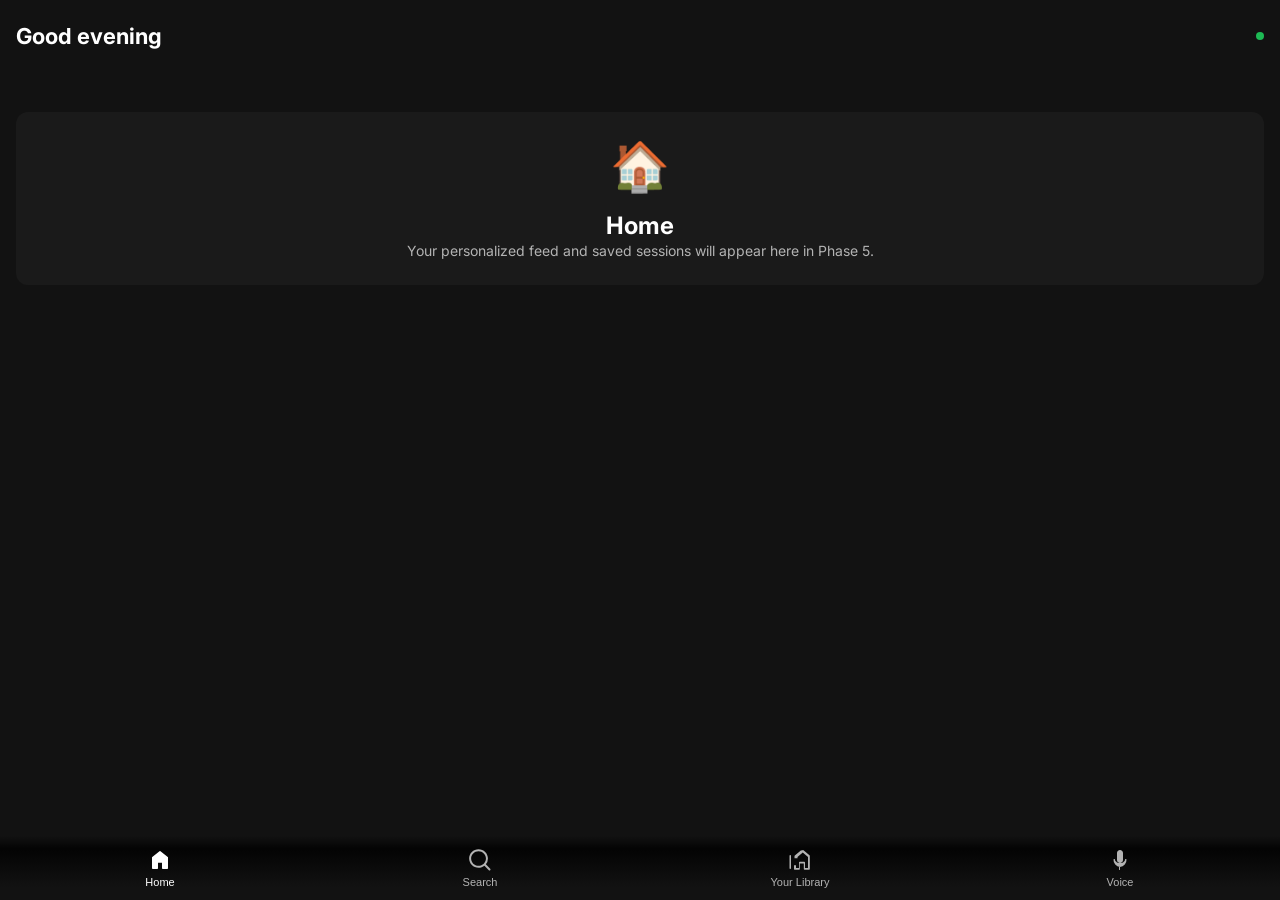
==== phase1.html @ 4bd7fea8 "Implement Phase 1" ====
<!DOCTYPE html>
<html lang="en">
<head>
<meta charset="UTF-8">
<meta name="viewport" content="width=device-width, initial-scale=1.0, maximum-scale=1.0, user-scalable=no">
<title>Spotify Voice Save prototype</title>
<link href="https://fonts.googleapis.com/css2?family=Inter:wght@400;500;600;700&display=swap" rel="stylesheet">
<style>
  :root {
    --bg: #121212;
    --surface: #1a1a1a;
    --surface2: #242424;
    --surface3: #2a2a2a;
    --green: #1DB954;
    --green-dim: rgba(29,185,84,0.15);
    --red: #e74c3c;
    --red-dim: rgba(231,76,60,0.15);
    --amber: #f59e0b;
    --amber-dim: rgba(245,158,11,0.15);
    --blue: #3b82f6;
    --text: #ffffff;
    --text2: #b3b3b3;
    --text3: #535353;
    --radius-card: 12px;
    --radius-pill: 20px;
    --radius-sm: 6px;
    --nav-height: 64px;
    --topbar-height: 56px;
    --voice-bar-height: 52px;
    --phone-width: 390px;
    --phone-height: 844px;
  }

  * { box-sizing: border-box; margin: 0; padding: 0; -webkit-tap-highlight-color: transparent; }
  
  body {
    background-color: #000;
    font-family: 'Inter', sans-serif;
    color: var(--text);
    display: flex;
    justify-content: center;
    align-items: center;
    min-height: 100vh;
    overflow: hidden;
  }

  /* Desktop Bezel */
  #device-bezel {
    position: relative;
    width: var(--phone-width);
    height: var(--phone-height);
    background: var(--bg);
    border-radius: 40px;
    box-shadow: 0 0 0 10px #222, 0 20px 40px rgba(0,0,0,0.5);
    overflow: hidden;
    display: flex;
    flex-direction: column;
  }

  /* Notch */
  #device-bezel::before {
    content: '';
    position: absolute;
    top: 0;
    left: 50%;
    transform: translateX(-50%);
    width: 120px;
    height: 25px;
    background: #222;
    border-bottom-left-radius: 16px;
    border-bottom-right-radius: 16px;
    z-index: 100;
  }

  /* Responsive for mobile */
  @media (max-width: 450px), (max-height: 900px) {
    body { background-color: var(--bg); display: block; overflow: auto; }
    #device-bezel {
      width: 100%;
      height: 100dvh;
      border-radius: 0;
      box-shadow: none;
    }
    #device-bezel::before { display: none; }
  }

  #app-container {
    flex: 1;
    display: flex;
    flex-direction: column;
    position: relative;
    height: 100%;
  }

  /* Top Bar */
  header {
    height: var(--topbar-height);
    display: flex;
    justify-content: space-between;
    align-items: center;
    padding: 0 16px;
    padding-top: 15px; /* space for notch */
    flex-shrink: 0;
  }

  .header-title {
    font-size: 22px;
    font-weight: 700;
  }

  /* Pulse Dot */
  .voice-indicator {
    display: flex;
    align-items: center;
    gap: 8px;
    font-size: 12px;
    font-weight: 600;
    color: var(--green);
  }

  .pulse-dot {
    width: 8px;
    height: 8px;
    background-color: var(--green);
    border-radius: 50%;
  }

  @media (prefers-reduced-motion: no-preference) {
    .pulse-dot {
      animation: pulse 2s infinite ease-in-out;
    }
  }

  @keyframes pulse {
    0% { transform: scale(0.95); box-shadow: 0 0 0 0 rgba(29, 185, 84, 0.7); }
    70% { transform: scale(1); box-shadow: 0 0 0 6px rgba(29, 185, 84, 0); }
    100% { transform: scale(0.95); box-shadow: 0 0 0 0 rgba(29, 185, 84, 0); }
  }

  /* Content Area */
  main {
    flex: 1;
    overflow-y: auto;
    padding: 16px;
    scrollbar-width: none;
  }
  main::-webkit-scrollbar { display: none; }

  .view-section {
    display: none;
    animation: fadeIn 0.15s ease;
  }
  .view-section.active {
    display: block;
  }

  @keyframes fadeIn {
    from { opacity: 0; transform: translateY(5px); }
    to { opacity: 1; transform: translateY(0); }
  }

  /* Bottom Nav */
  nav {
    height: var(--nav-height);
    background: linear-gradient(transparent, rgba(0,0,0,0.8) 20%, #121212 80%);
    display: flex;
    justify-content: space-around;
    align-items: center;
    padding-bottom: env(safe-area-inset-bottom);
    flex-shrink: 0;
  }

  .nav-item {
    background: none;
    border: none;
    color: var(--text2);
    display: flex;
    flex-direction: column;
    align-items: center;
    gap: 4px;
    cursor: pointer;
    min-height: 44px;
    min-width: 60px;
    justify-content: center;
    transition: transform 0.2s ease, opacity 0.2s ease;
    touch-action: manipulation;
  }
  .nav-item:active { transform: scale(0.96); }
  .nav-item:hover { opacity: 0.8; }
  .nav-item.active { color: var(--text); }
  .nav-item svg {
    fill: currentColor;
    width: 24px;
    height: 24px;
  }
  .nav-item.active svg.voice-icon {
    fill: var(--green);
  }
  .nav-label { font-size: 11px; font-weight: 500; }
  .nav-item.active .voice-label { color: var(--green); }

  /* Utility classes */
  .placeholder-card {
    background: var(--surface);
    border-radius: var(--radius-card);
    padding: 24px;
    text-align: center;
    margin-top: 40px;
  }
  .placeholder-emoji { font-size: 48px; margin-bottom: 16px; display: block; }
  .placeholder-text { color: var(--text2); font-size: 14px; line-height: 1.5; }

</style>
</head>
<body>

<div id="device-bezel">
  <div id="app-container">
    <header id="top-bar">
      <div class="header-title" id="header-title">Good evening</div>
      <div class="voice-indicator">
        <div class="pulse-dot"></div>
      </div>
    </header>

    <main id="content-area">
      <section id="view-home" class="view-section active">
        <div class="placeholder-card">
          <span class="placeholder-emoji">🏠</span>
          <h2>Home</h2>
          <p class="placeholder-text mt-2">Your personalized feed and saved sessions will appear here in Phase 5.</p>
        </div>
      </section>

      <section id="view-search" class="view-section">
        <div class="placeholder-card">
          <span class="placeholder-emoji">🔍</span>
          <h2>Search</h2>
          <p class="placeholder-text mt-2">Discover new music and podcasts. (Not implemented in this prototype).</p>
        </div>
      </section>

      <section id="view-library" class="view-section">
        <div class="placeholder-card">
          <span class="placeholder-emoji">📚</span>
          <h2>Your Library</h2>
          <p class="placeholder-text mt-2">Playlists and liked songs will appear here in Phase 3.</p>
        </div>
      </section>

      <section id="view-voice" class="view-section">
        <div class="placeholder-card">
          <span class="placeholder-emoji">🎙️</span>
          <h2>Voice Save</h2>
          <p class="placeholder-text mt-2">The voice engine and voice settings will live here in Phase 4.</p>
        </div>
      </section>
    </main>

    <nav id="bottom-nav">
      <button class="nav-item active" data-tab="home" aria-label="Home">
        <svg viewBox="0 0 24 24"><path d="M12.5 3.248a.75.75 0 0 0-1 0L4.25 8.941l-.25.21v11.1c0 .414.336.75.75.75h4.5a.75.75 0 0 0 .75-.75v-5.5h4v5.5a.75.75 0 0 0 .75.75h4.5a.75.75 0 0 0 .75-.75v-11.1l-.25-.21-7.25-5.693Z"/></svg>
        <span class="nav-label">Home</span>
      </button>
      
      <button class="nav-item" data-tab="search" aria-label="Search">
        <svg viewBox="0 0 24 24"><path d="M10.533 1.279c-5.18 0-9.407 4.14-9.407 9.279s4.226 9.279 9.407 9.279c2.234 0 4.29-.77 5.907-2.058l4.353 4.353a1 1 0 1 0 1.414-1.414l-4.344-4.344a9.157 9.157 0 0 0 2.077-5.816c0-5.14-4.226-9.28-9.407-9.28zm-7.407 9.279c0-4.006 3.302-7.28 7.407-7.28s7.407 3.274 7.407 7.28-3.302 7.279-7.407 7.279-7.407-3.273-7.407-7.279z"/></svg>
        <span class="nav-label">Search</span>
      </button>

      <button class="nav-item" data-tab="library" aria-label="Your Library">
        <svg viewBox="0 0 24 24"><path d="M14.5 2.134a.75.75 0 0 1 1 0l6 5.144c.2.17.315.418.315.686V21a.75.75 0 0 1-.75.75h-4.5a.75.75 0 0 1-.75-.75v-5.5h-4v5.5a.75.75 0 0 1-.75.75h-4.5A.75.75 0 0 1 6 21v-3.766h2V20h3v-5.5a.75.75 0 0 1 .75-.75h4.5a.75.75 0 0 1 .75.75V20h3v-11.1l-5.25-4.5-5.25 4.5v1.27H6.5v-1.956c0-.268.114-.517.315-.686l6-5.144zM3 7.75v12.5a.75.75 0 0 1-1.5 0V7.75a.75.75 0 0 1 1.5 0z"/></svg>
        <span class="nav-label">Your Library</span>
      </button>

      <button class="nav-item" data-tab="voice" aria-label="Voice">
        <svg class="voice-icon" viewBox="0 0 24 24"><path d="M12 2c-1.657 0-3 1.343-3 3v7c0 1.657 1.343 3 3 3s3-1.343 3-3V5c0-1.657-1.343-3-3-3zM7 11.5a.5.5 0 0 0-1 0 6 6 0 0 0 12 0 .5.5 0 0 0-1 0 5 5 0 0 1-10 0zm4 7.402V21.5a.5.5 0 0 0 1 0v-2.598A7.004 7.004 0 0 0 18.5 11.5a.5.5 0 0 0-1 0 6 6 0 0 1-11 0 .5.5 0 0 0-1 0 7.004 7.004 0 0 0 6.5 7.402z"/></svg>
        <span class="nav-label voice-label">Voice</span>
      </button>
    </nav>
  </div>
</div>

<script>
  // 1. DEFAULT STATE
  const DEFAULT_STATE = {
    activeTab: 'home',
    songs: [
      {id:1, title:"Blinding Lights", artist:"The Weeknd", album:"After Hours", duration:200, cover:"https://picsum.photos/seed/bl/300/300", energy:"high", mood:"euphoric", genre:"synthpop"},
      {id:2, title:"Levitating", artist:"Dua Lipa", album:"Future Nostalgia", duration:203, cover:"https://picsum.photos/seed/lev/300/300", energy:"high", mood:"happy", genre:"pop"},
      {id:3, title:"Tum Se Hi", artist:"Mohit Chauhan", album:"Jab We Met", duration:312, cover:"https://picsum.photos/seed/tsh/300/300", energy:"low", mood:"romantic", genre:"bollywood"},
      {id:4, title:"Falani", artist:"Masoom Sharma", album:"Haryanvi Hits", duration:224, cover:"https://picsum.photos/seed/fal/300/300", energy:"high", mood:"energetic", genre:"haryanvi"},
      {id:5, title:"Glimpse of Us", artist:"Joji", album:"Smithereens", duration:234, cover:"https://picsum.photos/seed/gou/300/300", energy:"low", mood:"melancholic", genre:"indie"}
    ],
    playlists: [
      {id:"p1", name:"Late Night Drives", songIds:[]},
      {id:"p2", name:"Chill Vibes", songIds:[]},
      {id:"p3", name:"Discover Mix", songIds:[]},
      {id:"p4", name:"Study Mode", songIds:[]}
    ],
    likedSongs: [],
    likedSongTimestamps: {},
    currentSongId: 1,
    previousSongId: null,
    previousPreviousSongId: null,
    playHistory: [],
    playing: true,
    progress: 0,
    shuffleActive: false,
    repeatActive: false,
    volume: 70,
    sleepTimerEnd: null,
    tasteProfile: {genres:{}, moods:{}, artists:{}, totalSaves:0},
    sessionSignals: [],
    discoveryFeed: [3,4,5],
    lastSavedSongId: null,
    lastAction: null,
    lastActionTimestamp: null,
    voiceFeedbackEnabled: true,
    unknownCommandCount: 0,
    lastUnknownCommandTimestamp: null,
    proactiveNudgeShown: false
  };

  const STORAGE_KEY = 'spotify_voice_save_state';
  let _rawState = {};

  // 2. INITIALIZATION
  function loadState() {
    try {
      const stored = localStorage.getItem(STORAGE_KEY);
      if (stored) {
        const parsed = JSON.parse(stored);
        _rawState = { ...DEFAULT_STATE, ...parsed };
        
        // Reset non-persistent fields
        _rawState.sessionSignals = [];
        _rawState.proactiveNudgeShown = false;
      } else {
        _rawState = { ...DEFAULT_STATE };
      }
    } catch (e) {
      console.warn("localStorage inaccessible or corrupted, using default state", e);
      _rawState = { ...DEFAULT_STATE };
    }
  }

  // 3. PERSISTENCE (Debounced)
  let saveTimeout = null;
  function saveState() {
    clearTimeout(saveTimeout);
    saveTimeout = setTimeout(() => {
      try {
        const toSave = { ..._rawState };
        delete toSave.sessionSignals;
        delete toSave.proactiveNudgeShown;
        localStorage.setItem(STORAGE_KEY, JSON.stringify(toSave));
      } catch(e) {
        console.warn("Could not save to localStorage", e);
      }
    }, 100);
  }

  // 4. REACTIVE PROXY
  const proxyHandler = {
    set(target, property, value) {
      target[property] = value;
      saveState();
      render();
      return true;
    }
  };
  
  loadState();
  const STATE = new Proxy(_rawState, proxyHandler);

  // 5. RENDER LOGIC
  function render() {
    const tab = STATE.activeTab || 'home';
    
    document.querySelectorAll('.view-section').forEach(el => {
      if (el.id === 'view-' + tab) {
        el.classList.add('active');
      } else {
        el.classList.remove('active');
      }
    });

    document.querySelectorAll('.nav-item').forEach(el => {
      if (el.getAttribute('data-tab') === tab) {
        el.classList.add('active');
      } else {
        el.classList.remove('active');
      }
    });
    
    const headerTitle = document.getElementById('header-title');
    if (tab === 'home') headerTitle.textContent = 'Good evening';
    else if (tab === 'search') headerTitle.textContent = 'Search';
    else if (tab === 'library') headerTitle.textContent = 'Your Library';
    else if (tab === 'voice') headerTitle.textContent = 'Voice Settings';
  }

  // 6. EVENT LISTENERS
  document.addEventListener('DOMContentLoaded', () => {
    document.querySelectorAll('.nav-item').forEach(btn => {
      btn.addEventListener('click', () => {
        const targetTab = btn.getAttribute('data-tab');
        if (STATE.activeTab !== targetTab) {
          STATE.activeTab = targetTab;
        }
      });
    });

    render();
  });

</script>
</body>
</html>
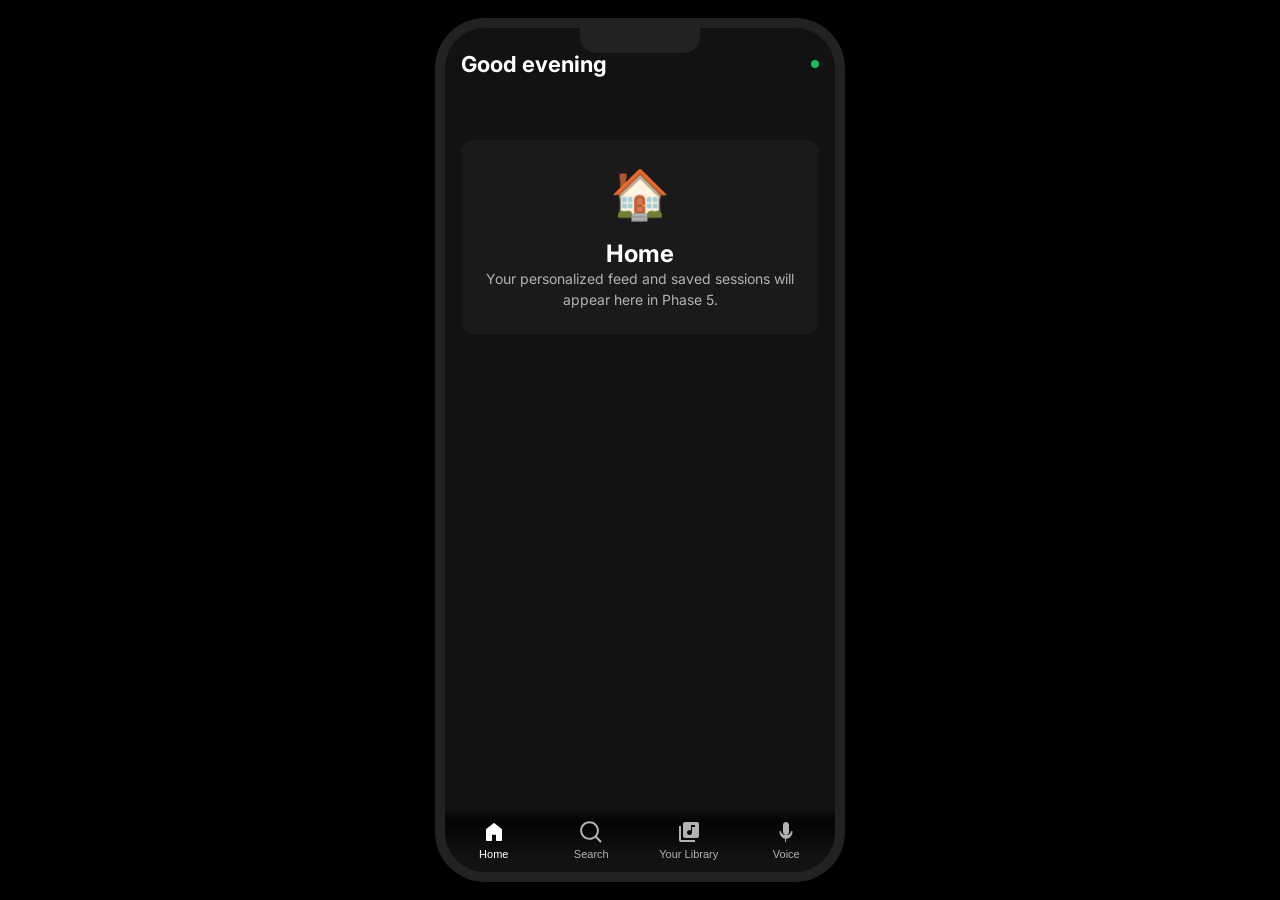
==== commit e1ad1f92: "Fix library icon and bezel layout" ====
--- a/phase1.html
+++ b/phase1.html
@@ -40,15 +40,17 @@
     display: flex;
     justify-content: center;
     align-items: center;
-    min-height: 100vh;
+    height: 100vh;
     overflow: hidden;
+    padding: 20px 0;
   }
 
   /* Desktop Bezel */
   #device-bezel {
     position: relative;
     width: var(--phone-width);
-    height: var(--phone-height);
+    height: 100%;
+    max-height: var(--phone-height);
     background: var(--bg);
     border-radius: 40px;
     box-shadow: 0 0 0 10px #222, 0 20px 40px rgba(0,0,0,0.5);
@@ -73,11 +75,12 @@
   }
 
   /* Responsive for mobile */
-  @media (max-width: 450px), (max-height: 900px) {
-    body { background-color: var(--bg); display: block; overflow: auto; }
+  @media (max-width: 450px) {
+    body { background-color: var(--bg); display: block; overflow: auto; padding: 0; }
     #device-bezel {
       width: 100%;
       height: 100dvh;
+      max-height: none;
       border-radius: 0;
       box-shadow: none;
     }
@@ -269,7 +272,7 @@
       </button>
 
       <button class="nav-item" data-tab="library" aria-label="Your Library">
-        <svg viewBox="0 0 24 24"><path d="M14.5 2.134a.75.75 0 0 1 1 0l6 5.144c.2.17.315.418.315.686V21a.75.75 0 0 1-.75.75h-4.5a.75.75 0 0 1-.75-.75v-5.5h-4v5.5a.75.75 0 0 1-.75.75h-4.5A.75.75 0 0 1 6 21v-3.766h2V20h3v-5.5a.75.75 0 0 1 .75-.75h4.5a.75.75 0 0 1 .75.75V20h3v-11.1l-5.25-4.5-5.25 4.5v1.27H6.5v-1.956c0-.268.114-.517.315-.686l6-5.144zM3 7.75v12.5a.75.75 0 0 1-1.5 0V7.75a.75.75 0 0 1 1.5 0z"/></svg>
+        <svg viewBox="0 0 24 24"><path d="M20 2H8c-1.1 0-2 .9-2 2v12c0 1.1.9 2 2 2h12c1.1 0 2-.9 2-2V4c0-1.1-.9-2-2-2zm-2 5h-3v5.5c0 1.38-1.12 2.5-2.5 2.5S10 13.88 10 12.5s1.12-2.5 2.5-2.5c.57 0 1.08.19 1.5.51V5h4v2zM4 6H2v14c0 1.1.9 2 2 2h14v-2H4V6z"/></svg>
         <span class="nav-label">Your Library</span>
       </button>
 
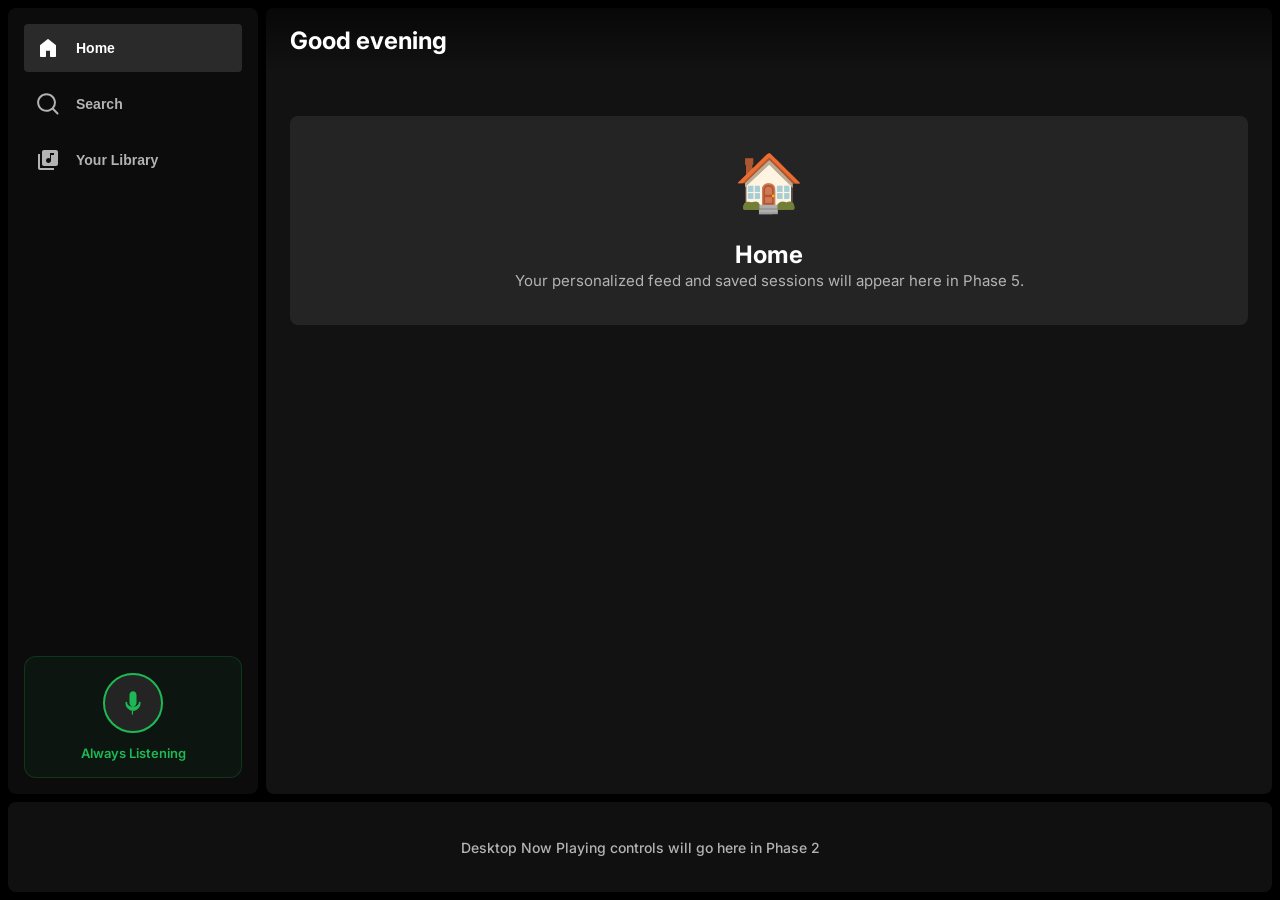
==== commit 78c412b3: "Implement Responsive Refactor (Phase 1.5)" ====
--- a/phase1.html
+++ b/phase1.html
@@ -7,121 +7,183 @@
 <link href="https://fonts.googleapis.com/css2?family=Inter:wght@400;500;600;700&display=swap" rel="stylesheet">
 <style>
   :root {
-    --bg: #121212;
-    --surface: #1a1a1a;
+    --bg: #000000;
+    --surface: #121212;
     --surface2: #242424;
     --surface3: #2a2a2a;
     --green: #1DB954;
     --green-dim: rgba(29,185,84,0.15);
-    --red: #e74c3c;
-    --red-dim: rgba(231,76,60,0.15);
-    --amber: #f59e0b;
-    --amber-dim: rgba(245,158,11,0.15);
-    --blue: #3b82f6;
     --text: #ffffff;
     --text2: #b3b3b3;
     --text3: #535353;
-    --radius-card: 12px;
-    --radius-pill: 20px;
-    --radius-sm: 6px;
+    --radius-card: 8px;
     --nav-height: 64px;
-    --topbar-height: 56px;
-    --voice-bar-height: 52px;
-    --phone-width: 390px;
-    --phone-height: 844px;
+    --playbar-height: 90px;
+    --sidebar-width: 250px;
   }
 
   * { box-sizing: border-box; margin: 0; padding: 0; -webkit-tap-highlight-color: transparent; }
   
   body {
-    background-color: #000;
+    background-color: var(--bg);
     font-family: 'Inter', sans-serif;
     color: var(--text);
+    height: 100vh;
+    height: 100dvh;
+    overflow: hidden;
+  }
+
+  #app-container {
+    width: 100%;
+    height: 100%;
+    display: flex;
+    flex-direction: column;
+  }
+
+  /* --- DESKTOP GRID LAYOUT --- */
+  @media (min-width: 768px) {
+    #app-container {
+      display: grid;
+      grid-template-areas: 
+        "sidebar main"
+        "playbar playbar";
+      grid-template-columns: var(--sidebar-width) 1fr;
+      grid-template-rows: 1fr var(--playbar-height);
+      gap: 8px;
+      padding: 8px;
+    }
+
+    #sidebar { grid-area: sidebar; }
+    #main-area { grid-area: main; border-radius: var(--radius-card); background: var(--surface); }
+    #bottom-playbar { grid-area: playbar; }
+    
+    .mobile-only { display: none !important; }
+  }
+
+  /* --- MOBILE FLEX LAYOUT --- */
+  @media (max-width: 767px) {
+    #app-container {
+      display: flex;
+      flex-direction: column;
+      padding: 0;
+    }
+    #sidebar { display: none !important; }
+    #bottom-playbar { display: none !important; }
+    #main-area { flex: 1; border-radius: 0; background: var(--bg); }
+    
+    .desktop-only { display: none !important; }
+  }
+
+  /* --- SIDEBAR (DESKTOP) --- */
+  #sidebar {
+    display: flex;
+    flex-direction: column;
+    background: rgba(18, 18, 18, 0.7);
+    backdrop-filter: blur(20px);
+    border-radius: var(--radius-card);
+    padding: 16px;
+    gap: 16px;
+  }
+
+  .sidebar-nav {
+    display: flex;
+    flex-direction: column;
+    gap: 8px;
+  }
+
+  .sidebar-item {
+    background: none;
+    border: none;
+    color: var(--text2);
+    display: flex;
+    align-items: center;
+    gap: 16px;
+    padding: 12px;
+    cursor: pointer;
+    font-size: 14px;
+    font-weight: 700;
+    border-radius: 4px;
+    transition: color 0.2s, background 0.2s;
+  }
+  .sidebar-item:hover { color: var(--text); }
+  .sidebar-item.active { color: var(--text); background: var(--surface3); }
+  .sidebar-item svg { width: 24px; height: 24px; fill: currentColor; }
+  
+  .sidebar-spacer { flex: 1; }
+
+  /* Desktop Voice Widget */
+  .desktop-voice-widget {
+    background: rgba(29, 185, 84, 0.05);
+    border: 1px solid rgba(29, 185, 84, 0.2);
+    border-radius: 12px;
+    padding: 16px;
+    display: flex;
+    flex-direction: column;
+    align-items: center;
+    gap: 12px;
+    cursor: pointer;
+    transition: background 0.2s, transform 0.2s;
+  }
+  .desktop-voice-widget:hover { background: rgba(29, 185, 84, 0.1); }
+  .desktop-voice-widget:active { transform: scale(0.98); }
+  
+  .voice-ring {
+    width: 60px;
+    height: 60px;
+    border-radius: 50%;
+    background: var(--surface2);
     display: flex;
     justify-content: center;
     align-items: center;
-    height: 100vh;
+    position: relative;
+  }
+  .voice-ring svg { width: 28px; height: 28px; fill: var(--green); z-index: 2; }
+  
+  .desktop-voice-widget.active .voice-ring svg { fill: var(--text); }
+  .desktop-voice-widget.active .voice-ring { background: var(--green); }
+
+  @media (prefers-reduced-motion: no-preference) {
+    .voice-ring::after {
+      content: '';
+      position: absolute;
+      top: 0; left: 0; right: 0; bottom: 0;
+      border-radius: 50%;
+      border: 2px solid var(--green);
+      animation: ripple 2s infinite cubic-bezier(0.65, 0, 0.34, 1);
+    }
+  }
+
+  @keyframes ripple {
+    0% { transform: scale(1); opacity: 1; }
+    100% { transform: scale(1.5); opacity: 0; }
+  }
+
+  /* --- MAIN AREA --- */
+  #main-area {
+    display: flex;
+    flex-direction: column;
     overflow: hidden;
-    padding: 20px 0;
-  }
-
-  /* Desktop Bezel */
-  #device-bezel {
     position: relative;
-    width: var(--phone-width);
-    height: 100%;
-    max-height: var(--phone-height);
-    background: var(--bg);
-    border-radius: 40px;
-    box-shadow: 0 0 0 10px #222, 0 20px 40px rgba(0,0,0,0.5);
-    overflow: hidden;
-    display: flex;
-    flex-direction: column;
-  }
-
-  /* Notch */
-  #device-bezel::before {
-    content: '';
-    position: absolute;
-    top: 0;
-    left: 50%;
-    transform: translateX(-50%);
-    width: 120px;
-    height: 25px;
-    background: #222;
-    border-bottom-left-radius: 16px;
-    border-bottom-right-radius: 16px;
-    z-index: 100;
-  }
-
-  /* Responsive for mobile */
-  @media (max-width: 450px) {
-    body { background-color: var(--bg); display: block; overflow: auto; padding: 0; }
-    #device-bezel {
-      width: 100%;
-      height: 100dvh;
-      max-height: none;
-      border-radius: 0;
-      box-shadow: none;
-    }
-    #device-bezel::before { display: none; }
-  }
-
-  #app-container {
-    flex: 1;
-    display: flex;
-    flex-direction: column;
-    position: relative;
-    height: 100%;
   }
 
   /* Top Bar */
   header {
-    height: var(--topbar-height);
+    height: 64px;
     display: flex;
     justify-content: space-between;
     align-items: center;
-    padding: 0 16px;
-    padding-top: 15px; /* space for notch */
+    padding: 0 24px;
+    background: linear-gradient(rgba(0,0,0,0.6), transparent);
     flex-shrink: 0;
+    z-index: 10;
   }
 
   .header-title {
-    font-size: 22px;
+    font-size: 24px;
     font-weight: 700;
   }
 
-  /* Pulse Dot */
-  .voice-indicator {
-    display: flex;
-    align-items: center;
-    gap: 8px;
-    font-size: 12px;
-    font-weight: 600;
-    color: var(--green);
-  }
-
-  .pulse-dot {
+  .mobile-pulse-dot {
     width: 8px;
     height: 8px;
     background-color: var(--green);
@@ -129,7 +191,7 @@
   }
 
   @media (prefers-reduced-motion: no-preference) {
-    .pulse-dot {
+    .mobile-pulse-dot {
       animation: pulse 2s infinite ease-in-out;
     }
   }
@@ -140,11 +202,11 @@
     100% { transform: scale(0.95); box-shadow: 0 0 0 0 rgba(29, 185, 84, 0); }
   }
 
-  /* Content Area */
+  /* Content Views */
   main {
     flex: 1;
     overflow-y: auto;
-    padding: 16px;
+    padding: 24px;
     scrollbar-width: none;
   }
   main::-webkit-scrollbar { display: none; }
@@ -162,15 +224,27 @@
     to { opacity: 1; transform: translateY(0); }
   }
 
-  /* Bottom Nav */
-  nav {
+  .placeholder-card {
+    background: var(--surface2);
+    border-radius: var(--radius-card);
+    padding: 32px;
+    text-align: center;
+    margin-top: 20px;
+  }
+  .placeholder-emoji { font-size: 56px; margin-bottom: 24px; display: block; }
+  .placeholder-text { color: var(--text2); font-size: 15px; line-height: 1.6; }
+
+  /* --- BOTTOM NAV (MOBILE) --- */
+  #bottom-nav {
     height: var(--nav-height);
-    background: linear-gradient(transparent, rgba(0,0,0,0.8) 20%, #121212 80%);
+    background: rgba(18, 18, 18, 0.85);
+    backdrop-filter: blur(20px);
     display: flex;
     justify-content: space-around;
     align-items: center;
     padding-bottom: env(safe-area-inset-bottom);
     flex-shrink: 0;
+    border-top: 1px solid rgba(255,255,255,0.05);
   }
 
   .nav-item {
@@ -189,40 +263,64 @@
     touch-action: manipulation;
   }
   .nav-item:active { transform: scale(0.96); }
-  .nav-item:hover { opacity: 0.8; }
   .nav-item.active { color: var(--text); }
-  .nav-item svg {
-    fill: currentColor;
-    width: 24px;
-    height: 24px;
-  }
-  .nav-item.active svg.voice-icon {
-    fill: var(--green);
-  }
+  .nav-item svg { fill: currentColor; width: 24px; height: 24px; }
+  .nav-item.active svg.voice-icon { fill: var(--green); }
   .nav-label { font-size: 11px; font-weight: 500; }
   .nav-item.active .voice-label { color: var(--green); }
 
-  /* Utility classes */
-  .placeholder-card {
-    background: var(--surface);
+  /* --- BOTTOM PLAYBAR (DESKTOP) --- */
+  #bottom-playbar {
+    background: rgba(18, 18, 18, 0.9);
+    backdrop-filter: blur(20px);
     border-radius: var(--radius-card);
-    padding: 24px;
-    text-align: center;
-    margin-top: 40px;
-  }
-  .placeholder-emoji { font-size: 48px; margin-bottom: 16px; display: block; }
-  .placeholder-text { color: var(--text2); font-size: 14px; line-height: 1.5; }
+    display: flex;
+    align-items: center;
+    justify-content: center;
+    color: var(--text2);
+    font-size: 14px;
+    font-weight: 500;
+  }
 
 </style>
 </head>
 <body>
 
-<div id="device-bezel">
-  <div id="app-container">
+<div id="app-container">
+  
+  <!-- DESKTOP SIDEBAR -->
+  <aside id="sidebar" class="desktop-only">
+    <nav class="sidebar-nav">
+      <button class="sidebar-item active" data-tab="home" aria-label="Home">
+        <svg viewBox="0 0 24 24"><path d="M12.5 3.248a.75.75 0 0 0-1 0L4.25 8.941l-.25.21v11.1c0 .414.336.75.75.75h4.5a.75.75 0 0 0 .75-.75v-5.5h4v5.5a.75.75 0 0 0 .75.75h4.5a.75.75 0 0 0 .75-.75v-11.1l-.25-.21-7.25-5.693Z"/></svg>
+        <span>Home</span>
+      </button>
+      <button class="sidebar-item" data-tab="search" aria-label="Search">
+        <svg viewBox="0 0 24 24"><path d="M10.533 1.279c-5.18 0-9.407 4.14-9.407 9.279s4.226 9.279 9.407 9.279c2.234 0 4.29-.77 5.907-2.058l4.353 4.353a1 1 0 1 0 1.414-1.414l-4.344-4.344a9.157 9.157 0 0 0 2.077-5.816c0-5.14-4.226-9.28-9.407-9.28zm-7.407 9.279c0-4.006 3.302-7.28 7.407-7.28s7.407 3.274 7.407 7.28-3.302 7.279-7.407 7.279-7.407-3.273-7.407-7.279z"/></svg>
+        <span>Search</span>
+      </button>
+      <button class="sidebar-item" data-tab="library" aria-label="Your Library">
+        <svg viewBox="0 0 24 24"><path d="M20 2H8c-1.1 0-2 .9-2 2v12c0 1.1.9 2 2 2h12c1.1 0 2-.9 2-2V4c0-1.1-.9-2-2-2zm-2 5h-3v5.5c0 1.38-1.12 2.5-2.5 2.5S10 13.88 10 12.5s1.12-2.5 2.5-2.5c.57 0 1.08.19 1.5.51V5h4v2zM4 6H2v14c0 1.1.9 2 2 2h14v-2H4V6z"/></svg>
+        <span>Your Library</span>
+      </button>
+    </nav>
+
+    <div class="sidebar-spacer"></div>
+
+    <div class="desktop-voice-widget" data-tab="voice">
+      <div class="voice-ring">
+        <svg viewBox="0 0 24 24"><path d="M12 2c-1.657 0-3 1.343-3 3v7c0 1.657 1.343 3 3 3s3-1.343 3-3V5c0-1.657-1.343-3-3-3zM7 11.5a.5.5 0 0 0-1 0 6 6 0 0 0 12 0 .5.5 0 0 0-1 0 5 5 0 0 1-10 0zm4 7.402V21.5a.5.5 0 0 0 1 0v-2.598A7.004 7.004 0 0 0 18.5 11.5a.5.5 0 0 0-1 0 6 6 0 0 1-11 0 .5.5 0 0 0-1 0 7.004 7.004 0 0 0 6.5 7.402z"/></svg>
+      </div>
+      <span style="font-size: 13px; font-weight: 600; color: var(--green);">Always Listening</span>
+    </div>
+  </aside>
+
+  <!-- MAIN CONTENT AREA -->
+  <div id="main-area">
     <header id="top-bar">
       <div class="header-title" id="header-title">Good evening</div>
-      <div class="voice-indicator">
-        <div class="pulse-dot"></div>
+      <div class="voice-indicator mobile-only">
+        <div class="mobile-pulse-dot"></div>
       </div>
     </header>
 
@@ -231,124 +329,94 @@
         <div class="placeholder-card">
           <span class="placeholder-emoji">🏠</span>
           <h2>Home</h2>
-          <p class="placeholder-text mt-2">Your personalized feed and saved sessions will appear here in Phase 5.</p>
+          <p class="placeholder-text">Your personalized feed and saved sessions will appear here in Phase 5.</p>
         </div>
       </section>
-
       <section id="view-search" class="view-section">
         <div class="placeholder-card">
           <span class="placeholder-emoji">🔍</span>
           <h2>Search</h2>
-          <p class="placeholder-text mt-2">Discover new music and podcasts. (Not implemented in this prototype).</p>
+          <p class="placeholder-text">Discover new music and podcasts. (Not implemented in this prototype).</p>
         </div>
       </section>
-
       <section id="view-library" class="view-section">
         <div class="placeholder-card">
           <span class="placeholder-emoji">📚</span>
           <h2>Your Library</h2>
-          <p class="placeholder-text mt-2">Playlists and liked songs will appear here in Phase 3.</p>
+          <p class="placeholder-text">Playlists and liked songs will appear here in Phase 3.</p>
         </div>
       </section>
-
       <section id="view-voice" class="view-section">
         <div class="placeholder-card">
           <span class="placeholder-emoji">🎙️</span>
           <h2>Voice Save</h2>
-          <p class="placeholder-text mt-2">The voice engine and voice settings will live here in Phase 4.</p>
+          <p class="placeholder-text">The voice engine and voice settings will live here in Phase 4.</p>
         </div>
       </section>
     </main>
-
-    <nav id="bottom-nav">
-      <button class="nav-item active" data-tab="home" aria-label="Home">
-        <svg viewBox="0 0 24 24"><path d="M12.5 3.248a.75.75 0 0 0-1 0L4.25 8.941l-.25.21v11.1c0 .414.336.75.75.75h4.5a.75.75 0 0 0 .75-.75v-5.5h4v5.5a.75.75 0 0 0 .75.75h4.5a.75.75 0 0 0 .75-.75v-11.1l-.25-.21-7.25-5.693Z"/></svg>
-        <span class="nav-label">Home</span>
-      </button>
-      
-      <button class="nav-item" data-tab="search" aria-label="Search">
-        <svg viewBox="0 0 24 24"><path d="M10.533 1.279c-5.18 0-9.407 4.14-9.407 9.279s4.226 9.279 9.407 9.279c2.234 0 4.29-.77 5.907-2.058l4.353 4.353a1 1 0 1 0 1.414-1.414l-4.344-4.344a9.157 9.157 0 0 0 2.077-5.816c0-5.14-4.226-9.28-9.407-9.28zm-7.407 9.279c0-4.006 3.302-7.28 7.407-7.28s7.407 3.274 7.407 7.28-3.302 7.279-7.407 7.279-7.407-3.273-7.407-7.279z"/></svg>
-        <span class="nav-label">Search</span>
-      </button>
-
-      <button class="nav-item" data-tab="library" aria-label="Your Library">
-        <svg viewBox="0 0 24 24"><path d="M20 2H8c-1.1 0-2 .9-2 2v12c0 1.1.9 2 2 2h12c1.1 0 2-.9 2-2V4c0-1.1-.9-2-2-2zm-2 5h-3v5.5c0 1.38-1.12 2.5-2.5 2.5S10 13.88 10 12.5s1.12-2.5 2.5-2.5c.57 0 1.08.19 1.5.51V5h4v2zM4 6H2v14c0 1.1.9 2 2 2h14v-2H4V6z"/></svg>
-        <span class="nav-label">Your Library</span>
-      </button>
-
-      <button class="nav-item" data-tab="voice" aria-label="Voice">
-        <svg class="voice-icon" viewBox="0 0 24 24"><path d="M12 2c-1.657 0-3 1.343-3 3v7c0 1.657 1.343 3 3 3s3-1.343 3-3V5c0-1.657-1.343-3-3-3zM7 11.5a.5.5 0 0 0-1 0 6 6 0 0 0 12 0 .5.5 0 0 0-1 0 5 5 0 0 1-10 0zm4 7.402V21.5a.5.5 0 0 0 1 0v-2.598A7.004 7.004 0 0 0 18.5 11.5a.5.5 0 0 0-1 0 6 6 0 0 1-11 0 .5.5 0 0 0-1 0 7.004 7.004 0 0 0 6.5 7.402z"/></svg>
-        <span class="nav-label voice-label">Voice</span>
-      </button>
-    </nav>
   </div>
+
+  <!-- MOBILE BOTTOM NAV -->
+  <nav id="bottom-nav" class="mobile-only">
+    <button class="nav-item active" data-tab="home" aria-label="Home">
+      <svg viewBox="0 0 24 24"><path d="M12.5 3.248a.75.75 0 0 0-1 0L4.25 8.941l-.25.21v11.1c0 .414.336.75.75.75h4.5a.75.75 0 0 0 .75-.75v-5.5h4v5.5a.75.75 0 0 0 .75.75h4.5a.75.75 0 0 0 .75-.75v-11.1l-.25-.21-7.25-5.693Z"/></svg>
+      <span class="nav-label">Home</span>
+    </button>
+    <button class="nav-item" data-tab="search" aria-label="Search">
+      <svg viewBox="0 0 24 24"><path d="M10.533 1.279c-5.18 0-9.407 4.14-9.407 9.279s4.226 9.279 9.407 9.279c2.234 0 4.29-.77 5.907-2.058l4.353 4.353a1 1 0 1 0 1.414-1.414l-4.344-4.344a9.157 9.157 0 0 0 2.077-5.816c0-5.14-4.226-9.28-9.407-9.28zm-7.407 9.279c0-4.006 3.302-7.28 7.407-7.28s7.407 3.274 7.407 7.28-3.302 7.279-7.407 7.279-7.407-3.273-7.407-7.279z"/></svg>
+      <span class="nav-label">Search</span>
+    </button>
+    <button class="nav-item" data-tab="library" aria-label="Your Library">
+      <svg viewBox="0 0 24 24"><path d="M20 2H8c-1.1 0-2 .9-2 2v12c0 1.1.9 2 2 2h12c1.1 0 2-.9 2-2V4c0-1.1-.9-2-2-2zm-2 5h-3v5.5c0 1.38-1.12 2.5-2.5 2.5S10 13.88 10 12.5s1.12-2.5 2.5-2.5c.57 0 1.08.19 1.5.51V5h4v2zM4 6H2v14c0 1.1.9 2 2 2h14v-2H4V6z"/></svg>
+      <span class="nav-label">Your Library</span>
+    </button>
+    <button class="nav-item" data-tab="voice" aria-label="Voice">
+      <svg class="voice-icon" viewBox="0 0 24 24"><path d="M12 2c-1.657 0-3 1.343-3 3v7c0 1.657 1.343 3 3 3s3-1.343 3-3V5c0-1.657-1.343-3-3-3zM7 11.5a.5.5 0 0 0-1 0 6 6 0 0 0 12 0 .5.5 0 0 0-1 0 5 5 0 0 1-10 0zm4 7.402V21.5a.5.5 0 0 0 1 0v-2.598A7.004 7.004 0 0 0 18.5 11.5a.5.5 0 0 0-1 0 6 6 0 0 1-11 0 .5.5 0 0 0-1 0 7.004 7.004 0 0 0 6.5 7.402z"/></svg>
+      <span class="nav-label voice-label">Voice</span>
+    </button>
+  </nav>
+
+  <!-- DESKTOP BOTTOM PLAYBAR PLACEHOLDER -->
+  <div id="bottom-playbar" class="desktop-only">
+    <div>Desktop Now Playing controls will go here in Phase 2</div>
+  </div>
+
 </div>
 
 <script>
-  // 1. DEFAULT STATE
+  // DEFAULT STATE
   const DEFAULT_STATE = {
     activeTab: 'home',
     songs: [
-      {id:1, title:"Blinding Lights", artist:"The Weeknd", album:"After Hours", duration:200, cover:"https://picsum.photos/seed/bl/300/300", energy:"high", mood:"euphoric", genre:"synthpop"},
-      {id:2, title:"Levitating", artist:"Dua Lipa", album:"Future Nostalgia", duration:203, cover:"https://picsum.photos/seed/lev/300/300", energy:"high", mood:"happy", genre:"pop"},
-      {id:3, title:"Tum Se Hi", artist:"Mohit Chauhan", album:"Jab We Met", duration:312, cover:"https://picsum.photos/seed/tsh/300/300", energy:"low", mood:"romantic", genre:"bollywood"},
-      {id:4, title:"Falani", artist:"Masoom Sharma", album:"Haryanvi Hits", duration:224, cover:"https://picsum.photos/seed/fal/300/300", energy:"high", mood:"energetic", genre:"haryanvi"},
-      {id:5, title:"Glimpse of Us", artist:"Joji", album:"Smithereens", duration:234, cover:"https://picsum.photos/seed/gou/300/300", energy:"low", mood:"melancholic", genre:"indie"}
+      {id:1, title:"Blinding Lights", artist:"The Weeknd", album:"After Hours", duration:200, cover:"https://picsum.photos/seed/bl/300/300", energy:"high", mood:"euphoric", genre:"synthpop"}
     ],
-    playlists: [
-      {id:"p1", name:"Late Night Drives", songIds:[]},
-      {id:"p2", name:"Chill Vibes", songIds:[]},
-      {id:"p3", name:"Discover Mix", songIds:[]},
-      {id:"p4", name:"Study Mode", songIds:[]}
-    ],
-    likedSongs: [],
-    likedSongTimestamps: {},
-    currentSongId: 1,
-    previousSongId: null,
-    previousPreviousSongId: null,
-    playHistory: [],
-    playing: true,
-    progress: 0,
-    shuffleActive: false,
-    repeatActive: false,
-    volume: 70,
-    sleepTimerEnd: null,
-    tasteProfile: {genres:{}, moods:{}, artists:{}, totalSaves:0},
-    sessionSignals: [],
-    discoveryFeed: [3,4,5],
-    lastSavedSongId: null,
-    lastAction: null,
-    lastActionTimestamp: null,
-    voiceFeedbackEnabled: true,
-    unknownCommandCount: 0,
-    lastUnknownCommandTimestamp: null,
-    proactiveNudgeShown: false
+    playlists: [], likedSongs: [], likedSongTimestamps: {}, currentSongId: 1, previousSongId: null, previousPreviousSongId: null,
+    playHistory: [], playing: true, progress: 0, shuffleActive: false, repeatActive: false, volume: 70, sleepTimerEnd: null,
+    tasteProfile: {genres:{}, moods:{}, artists:{}, totalSaves:0}, sessionSignals: [], discoveryFeed: [], lastSavedSongId: null,
+    lastAction: null, lastActionTimestamp: null, voiceFeedbackEnabled: true, unknownCommandCount: 0, lastUnknownCommandTimestamp: null, proactiveNudgeShown: false
   };
 
   const STORAGE_KEY = 'spotify_voice_save_state';
   let _rawState = {};
 
-  // 2. INITIALIZATION
+  // INITIALIZATION
   function loadState() {
     try {
       const stored = localStorage.getItem(STORAGE_KEY);
       if (stored) {
         const parsed = JSON.parse(stored);
         _rawState = { ...DEFAULT_STATE, ...parsed };
-        
-        // Reset non-persistent fields
         _rawState.sessionSignals = [];
         _rawState.proactiveNudgeShown = false;
       } else {
         _rawState = { ...DEFAULT_STATE };
       }
     } catch (e) {
-      console.warn("localStorage inaccessible or corrupted, using default state", e);
       _rawState = { ...DEFAULT_STATE };
     }
   }
 
-  // 3. PERSISTENCE (Debounced)
+  // PERSISTENCE (Debounced)
   let saveTimeout = null;
   function saveState() {
     clearTimeout(saveTimeout);
@@ -358,13 +426,11 @@
         delete toSave.sessionSignals;
         delete toSave.proactiveNudgeShown;
         localStorage.setItem(STORAGE_KEY, JSON.stringify(toSave));
-      } catch(e) {
-        console.warn("Could not save to localStorage", e);
-      }
+      } catch(e) {}
     }, 100);
   }
 
-  // 4. REACTIVE PROXY
+  // REACTIVE PROXY
   const proxyHandler = {
     set(target, property, value) {
       target[property] = value;
@@ -377,26 +443,21 @@
   loadState();
   const STATE = new Proxy(_rawState, proxyHandler);
 
-  // 5. RENDER LOGIC
+  // RENDER LOGIC
   function render() {
     const tab = STATE.activeTab || 'home';
     
+    // Update Views
     document.querySelectorAll('.view-section').forEach(el => {
-      if (el.id === 'view-' + tab) {
-        el.classList.add('active');
-      } else {
-        el.classList.remove('active');
-      }
+      el.classList.toggle('active', el.id === 'view-' + tab);
     });
 
-    document.querySelectorAll('.nav-item').forEach(el => {
-      if (el.getAttribute('data-tab') === tab) {
-        el.classList.add('active');
-      } else {
-        el.classList.remove('active');
-      }
+    // Update Nav Items (Mobile & Desktop)
+    document.querySelectorAll('[data-tab]').forEach(el => {
+      el.classList.toggle('active', el.getAttribute('data-tab') === tab);
     });
     
+    // Update Header
     const headerTitle = document.getElementById('header-title');
     if (tab === 'home') headerTitle.textContent = 'Good evening';
     else if (tab === 'search') headerTitle.textContent = 'Search';
@@ -404,15 +465,29 @@
     else if (tab === 'voice') headerTitle.textContent = 'Voice Settings';
   }
 
-  // 6. EVENT LISTENERS
+  // EVENT LISTENERS
   document.addEventListener('DOMContentLoaded', () => {
-    document.querySelectorAll('.nav-item').forEach(btn => {
+    // Click listeners for all tabs (sidebar, bottom nav, voice widget)
+    document.querySelectorAll('[data-tab]').forEach(btn => {
       btn.addEventListener('click', () => {
         const targetTab = btn.getAttribute('data-tab');
-        if (STATE.activeTab !== targetTab) {
-          STATE.activeTab = targetTab;
-        }
+        if (STATE.activeTab !== targetTab) STATE.activeTab = targetTab;
       });
+    });
+
+    // Keyboard Shortcuts (Desktop Enhancements)
+    window.addEventListener('keydown', (e) => {
+      // Prevent shortcut if typing in an input
+      if (e.target.tagName === 'INPUT' || e.target.tagName === 'TEXTAREA') return;
+      
+      if (e.code === 'Space') {
+        e.preventDefault();
+        STATE.playing = !STATE.playing;
+        console.log("Keyboard Shortcut: Toggle Play/Pause ->", STATE.playing);
+      } else if (e.code === 'KeyM') {
+        STATE.volume = STATE.volume > 0 ? 0 : 70;
+        console.log("Keyboard Shortcut: Toggle Mute ->", STATE.volume);
+      }
     });
 
     render();
